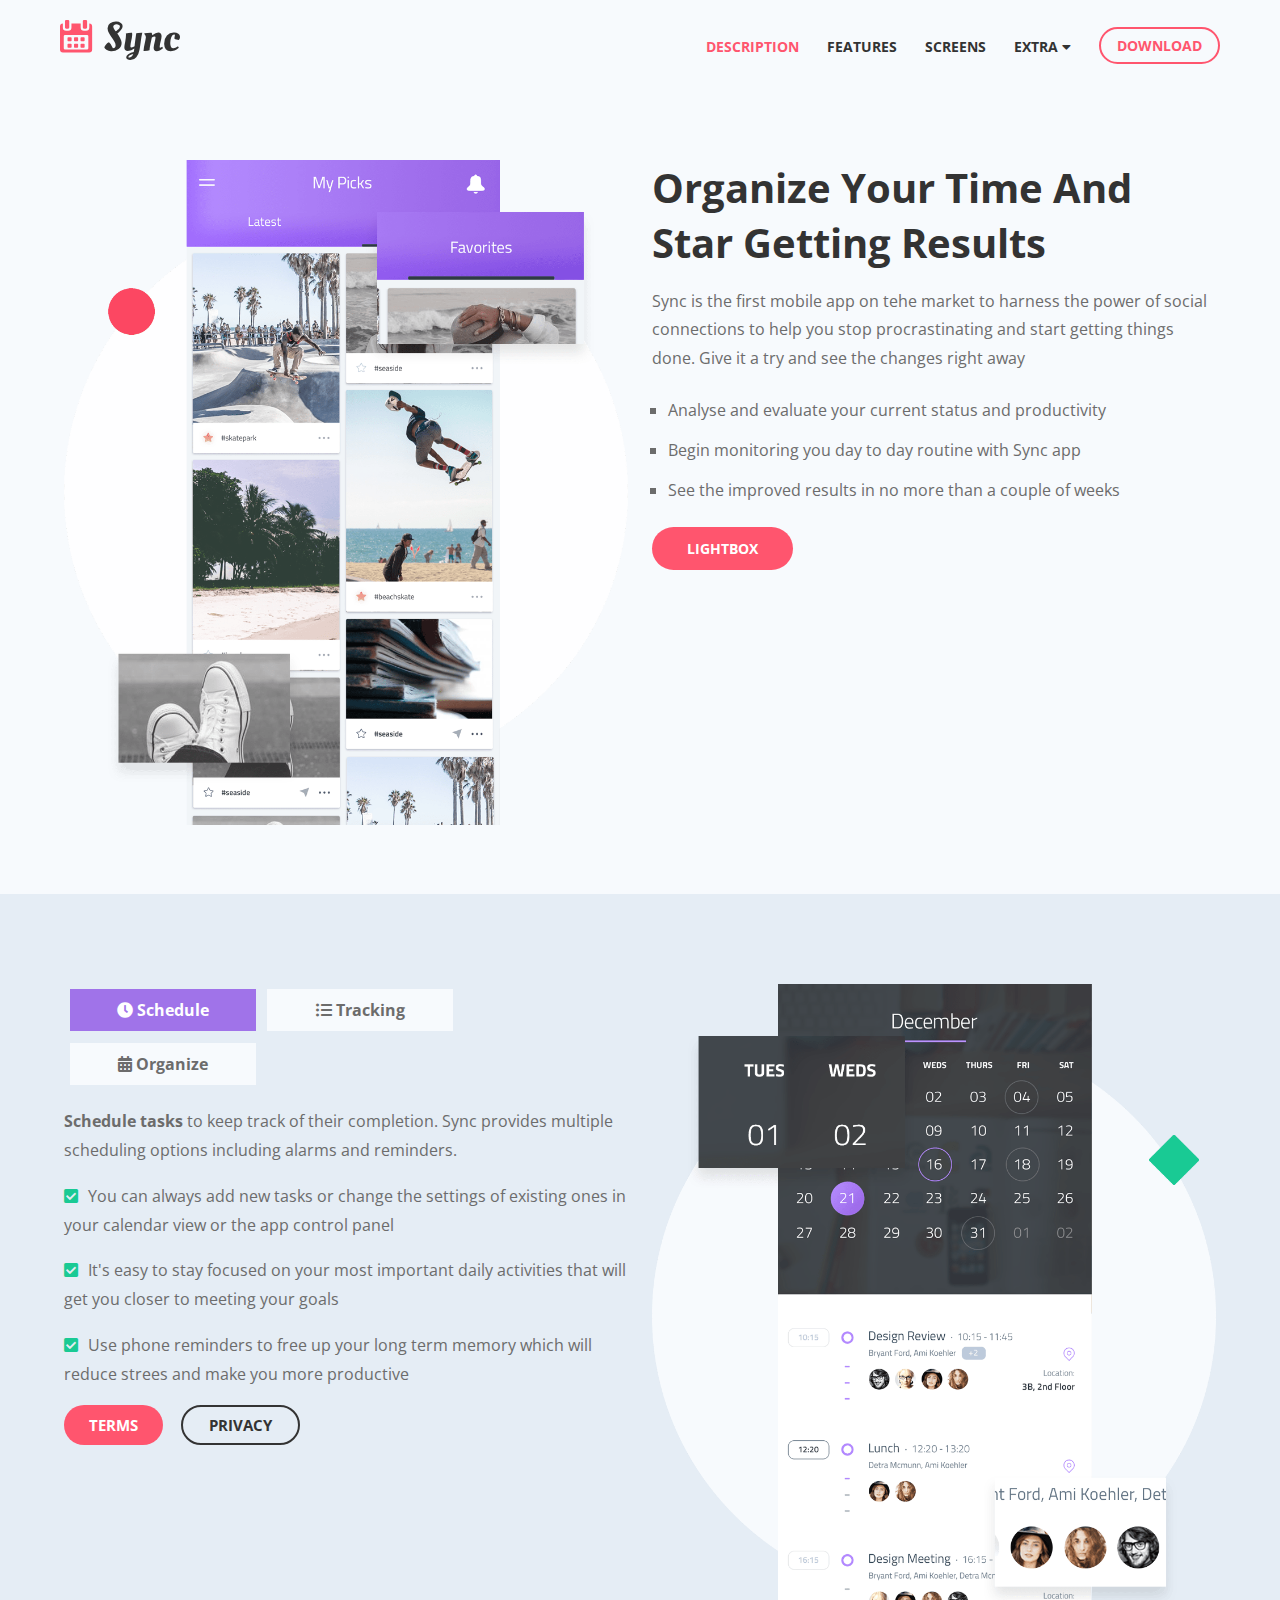
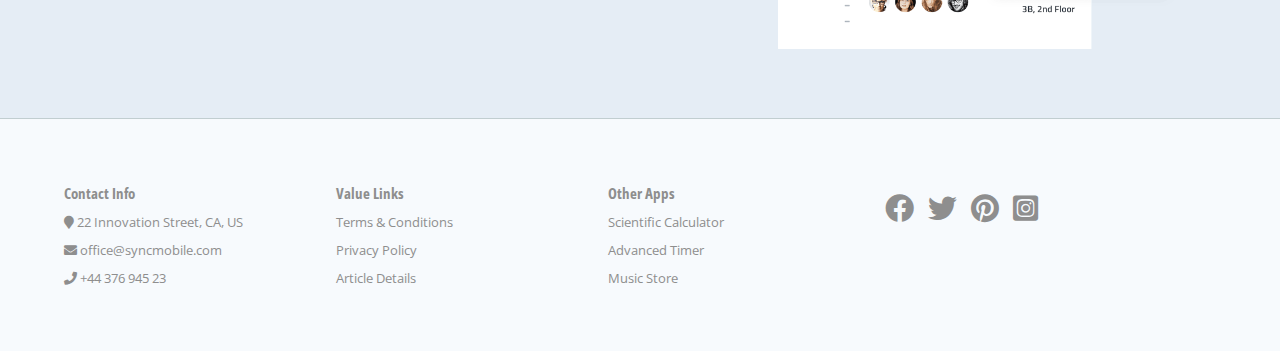
==== src/pages/description.html @ 6976b30a "chage buttons and view description" ====
<!DOCTYPE html>
<html lang="en">

<head>
    <meta charset="UTF-8">
    <meta name="viewport" content="width=device-width, initial-scale=1.0">
    <title>Réplica web individual</title>
    <link rel="stylesheet" href="/src/assets/css/styles.css">
    <link rel="preconnect" href="https://fonts.googleapis.com">
    <link rel="preconnect" href="https://fonts.gstatic.com" crossorigin>
    <link
        href="https://fonts.googleapis.com/css2?family=Oleo+Script&family=Open+Sans:ital,wght@0,400;0,700;1,400&display=swap"
        rel="stylesheet">
    <link rel="stylesheet" href="https://use.fontawesome.com/releases/v5.12.1/css/all.css" crossorigin="anonymous">
    <link rel="icon" type="image/png" sizes="32x32" href="/src/assets/images/favicon.png" />
</head>

<body>

    <header>

        <div id="logo-name">
            <a href="/src/index.html"> <img id="logo" src="/src/assets/images/logo.svg" alt="Calendar logo Sync"> </a>
        </div>

        <nav class="nav" id="nav">
            <section class="close-button-section">
                <button class="close" id="close">
                    <i class="fa fa-times"></i>
                </button>
            </section>
            <section class="nav-content-section">
                <ul class="nav-list">
                    <li><a class="nav-list-description" href="/src/pages/description.html">DESCRIPTION</a></li>
                    <li><a href="#">FEATURES</a></li>
                    <li><a href="/src/pages/screens.html">SCREENS</a></li>
                    <li>
                        <div class="drop-down-menu">
                            <button class="drop-down-button">
                                EXTRA
                                <i class="fa fa-caret-down"></i>
                            </button>
                            <div class="drop-down-menu-content">
                                <a href="#">ARTICLE DETAILS</a>
                                <a href="#">TERMS CONDITION</a>
                                <a href="#">PRIVACY POLICY</a>
                            </div>
                        </div>
                    </li>
                </ul>
                <button class="button-border"><a target="_blank" href="https://factoriaf5.org/">DOWNLOAD</a></button>
            </section>
        </nav>

        <button class="open" id="open">
            <i class="fa fa-bars"></i>
        </button>
    </header>

    <main>

        <section class="organize">
            <div class="organize-img">
                <img src="/src/assets/images/description-1-app.png" alt="view of my photo gallery">
            </div>
            <section class="organize-info">
                <h2>Organize Your Time And Star Getting Results</h2>
                <p>Sync is the first mobile app on tehe market to harness the power of social connections to help you
                    stop procrastinating and start getting things done. Give it a try and see the changes right away
                </p>
                <div class="organize-list">
                    <ul type="square">
                        <li>Analyse and evaluate your current status and productivity</li>
                        <li>Begin monitoring you day to day routine with Sync app</li>
                        <li>See the improved results in no more than a couple of weeks</li>
                    </ul>
                </div>
                <button class="button-color"><a href="">LIGHTBOX</a></button>
            </section>
        </section>

        <section class="schedule">
            <section class="schedule-info">
                <div class="schedule-buttons">
                    <button class="square-button square-button-color"> 
                        <a href="">
                            <i class="fa fa-clock" aria-hidden="true"></i>
                            Schedule
                        </a>
                    </button>
                    <button class="square-button">
                        <a href="">
                            <i class="fa fa-list-ul" aria-hidden="true"></i>
                            Tracking
                        </a>
                    </button>
                    <button class="square-button">
                        <a href="">
                            <i class="fa fa-calendar-alt" aria-hidden="true"></i>
                            Organize
                        </a>
                    </button>
                </div>
                <div class="schedule-p">
                    <p><b>Schedule tasks</b> to keep track of their completion. Sync provides multiple scheduling options including alarms and reminders.</p>
                    <p>
                        <i class="fa fa-check-square" aria-hidden="true"></i>
                        You can always add new tasks or change the settings of existing ones in your calendar view or the app control panel
                    </p>
                    <p>
                        <i class="fa fa-check-square" aria-hidden="true"></i>
                        It's easy to stay focused on your most important daily activities that will get you closer to meeting your goals
                    </p>
                    <p>
                        <i class="fa fa-check-square" aria-hidden="true"></i>
                        Use phone reminders to free up your long term memory which will reduce strees and make you more productive
                    </p>
                </div>
                <button class="button-color"><a href="">TERMS</a></button>
                <button class="button-border"><a href="">PRIVACY</a></button>
            </section>
             <div class="schedule-img">
                <img src="/src/assets/images/description-2-app.png" alt="view of my calendar">
            </div>
        </section>
    </main>

    <script src="/src/assets/js/header.js"></script>
</body>

<footer>
    <div class="footer-container">
        <div class="footer-row">

            <div class="footer-col">
                <h3>Contact Info</h3>
                <ul>
                    <li>
                        <a href="#">
                            <i class="fa fa-map-marker" aria-hidden="true"></i>
                            22 Innovation Street, CA, US
                        </a>
                    </li>
                    <li>
                        <a href="#">
                            <i class="fa fa-envelope" aria-hidden="true"></i>
                            office@syncmobile.com
                        </a>
                    </li>
                    <li>
                        <a href="#">
                            <i class="fa fa-phone" aria-hidden="true"></i>
                            +44 376 945 23
                        </a>
                    </li>
                </ul>
            </div>

            <div class="footer-col">
                <h3>Value Links</h3>
                <ul>
                    <li><a href="">Terms & Conditions</a></li>
                    <li><a href="">Privacy Policy</a></li>
                    <li><a href="">Article Details</a></li>
                </ul>
            </div>

            <div class="footer-col">
                <h3>Other Apps</h3>
                <ul>
                    <li><a href="">Scientific Calculator</a></li>
                    <li><a href="">Advanced Timer</a></li>
                    <li><a href="">Music Store</a></li>
                </ul>
            </div>

            <div class="footer-col">
                <div class="social-links">
                    <a href="https://www.facebook.com/" target="_blank"><i class="fab fa-facebook"
                            aria-hidden="true"></i></a>
                    <a href="https://twitter.com/" target="_blank"><i class="fab fa-twitter" aria-hidden="true"></i></a>
                    <a href="https://www.pinterest.es/" target="_blank"><i class="fab fa-pinterest"
                            aria-hidden="true"></i></a>
                    <a href="https://www.instagram.com/" target="_blank"><i class="fab fa-instagram-square"
                            aria-hidden="true"></i></a>
                </div>
            </div>

        </div>
    </div>

</footer>

</html>
---- src/assets/css/styles.css ----
@import url("/src/assets/css/global.css");
@import url("/src/assets/css/header.css");
@import url("/src/assets/css/home-page.css");
@import url("/src/assets/css/description.css");
@import url("/src/assets/css/screens.css");
@import url("/src/assets/css/footer.css");
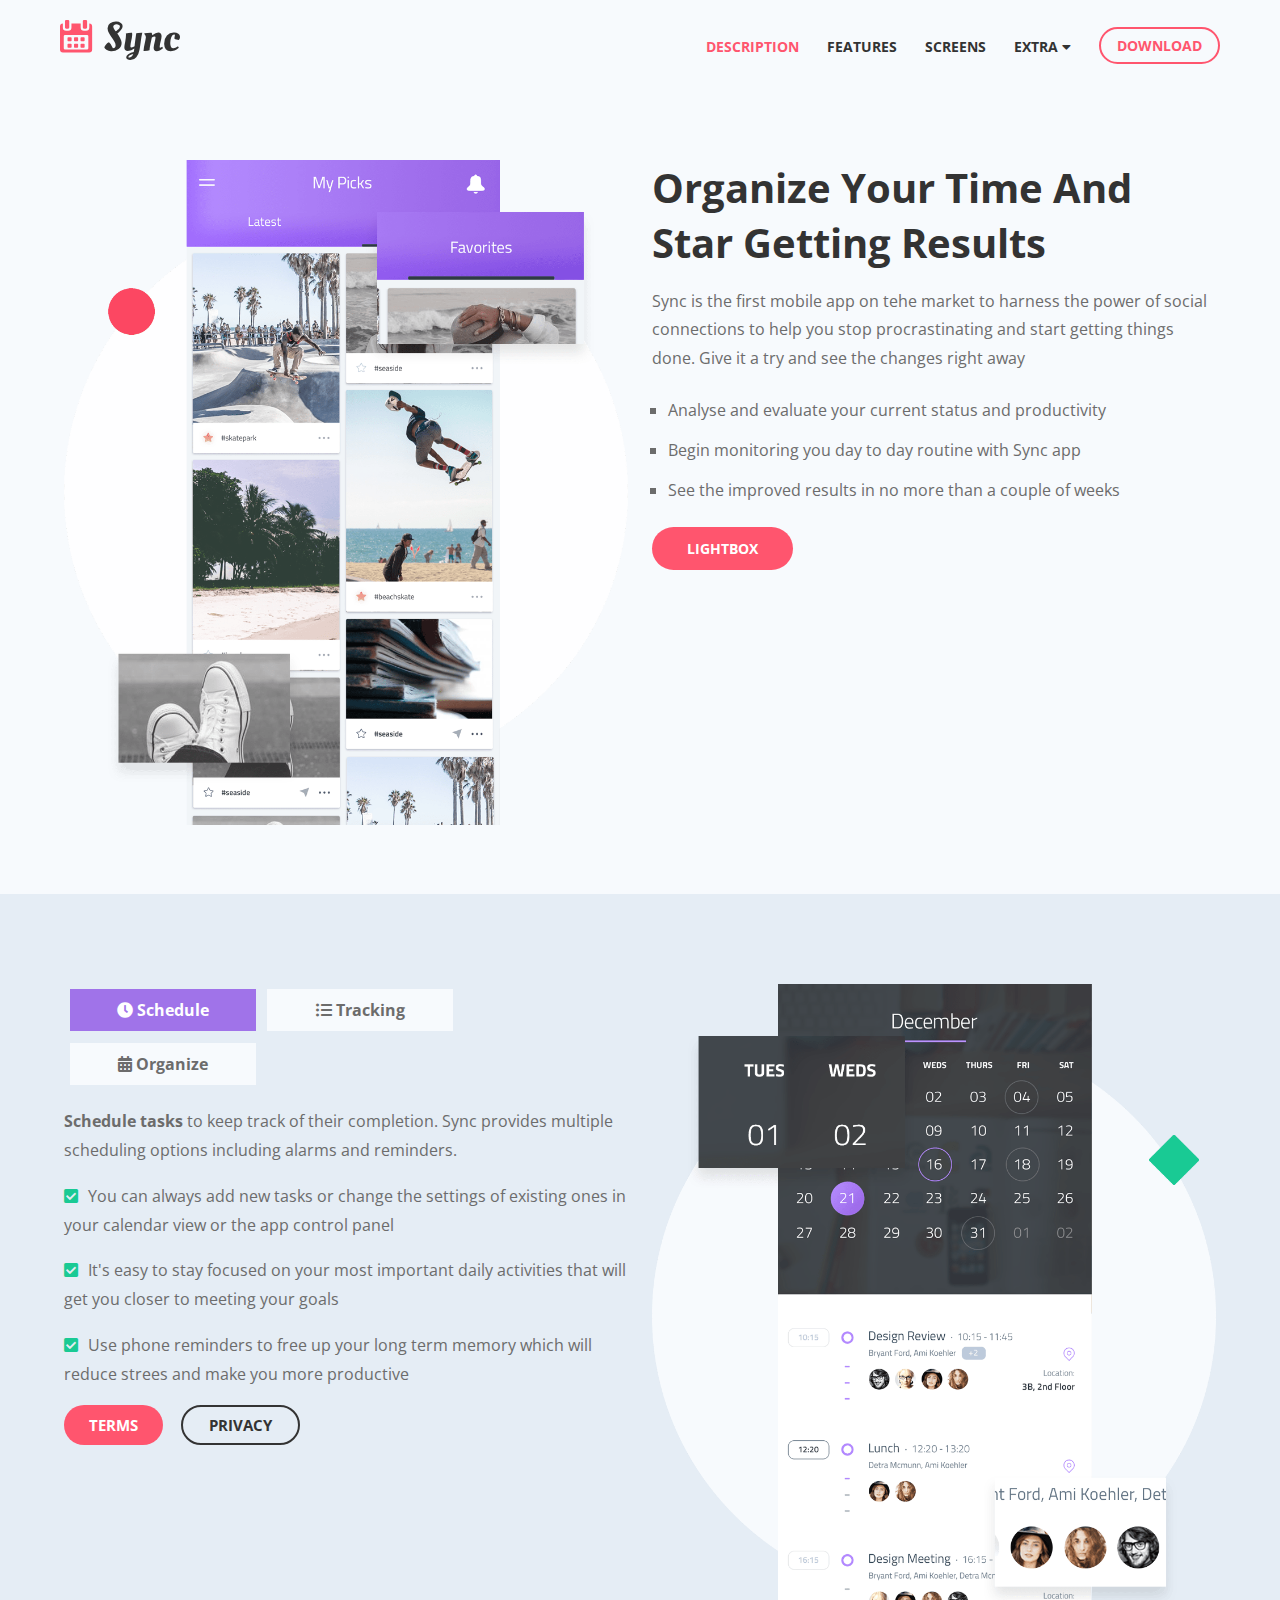
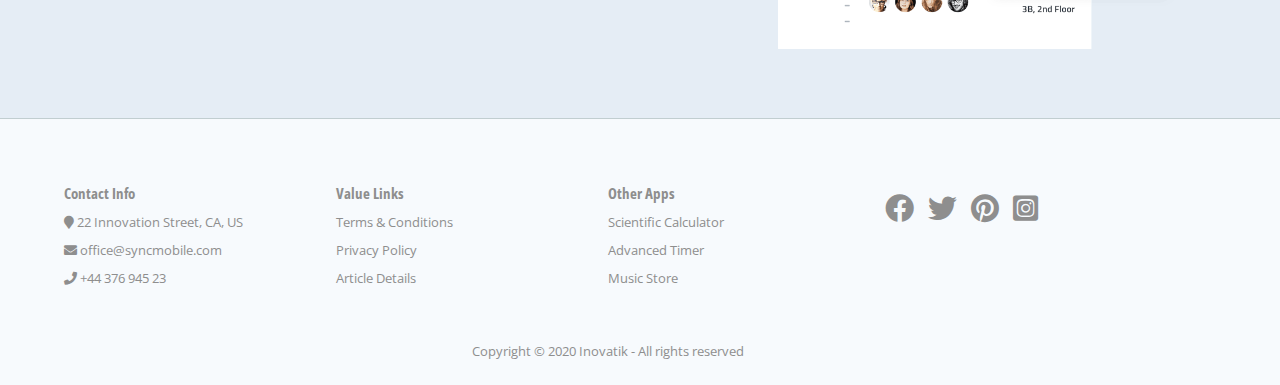
==== commit 0314725d: "animations" ====
--- a/src/pages/description.html
+++ b/src/pages/description.html
@@ -5,7 +5,7 @@
     <meta charset="UTF-8">
     <meta name="viewport" content="width=device-width, initial-scale=1.0">
     <title>Réplica web individual</title>
-    <link rel="stylesheet" href="/src/assets/css/styles.css">
+    <link rel="stylesheet" href="/config/styles/styles.css">
     <link rel="preconnect" href="https://fonts.googleapis.com">
     <link rel="preconnect" href="https://fonts.gstatic.com" crossorigin>
     <link
@@ -75,7 +75,7 @@
                         <li>See the improved results in no more than a couple of weeks</li>
                     </ul>
                 </div>
-                <button class="button-color"><a href="">LIGHTBOX</a></button>
+                <button class="button-color"><a href="https://femcoders.factoriaf5.org/" target="_blank">LIGHTBOX</a></button>
             </section>
         </section>
 
@@ -116,8 +116,8 @@
                         Use phone reminders to free up your long term memory which will reduce strees and make you more productive
                     </p>
                 </div>
-                <button class="button-color"><a href="">TERMS</a></button>
-                <button class="button-border"><a href="">PRIVACY</a></button>
+                <button class="button-color"><a href="https://www.somosf5.org/" target="_blank">TERMS</a></button>
+                <button class="button-border"><a href="https://www.somosf5.org/" target="_blank">PRIVACY</a></button>
             </section>
              <div class="schedule-img">
                 <img src="/src/assets/images/description-2-app.png" alt="view of my calendar">
@@ -188,7 +188,11 @@
 
         </div>
     </div>
-
+    <section class="copyright">
+        <div class="copyright-container">
+            <p>Copyright © 2020 Inovatik - All rights reserved</p>
+        </div>
+    </section>
 </footer>
 
 </html>--- a/config/styles/styles.css
+++ b/config/styles/styles.css
@@ -0,0 +1,6 @@
+@import url("/src/assets/css/global.css");
+@import url("/src/assets/css/header.css");
+@import url("/src/assets/css/home-page.css");
+@import url("/src/assets/css/description.css");
+@import url("/src/assets/css/screens.css");
+@import url("/src/assets/css/footer.css");
